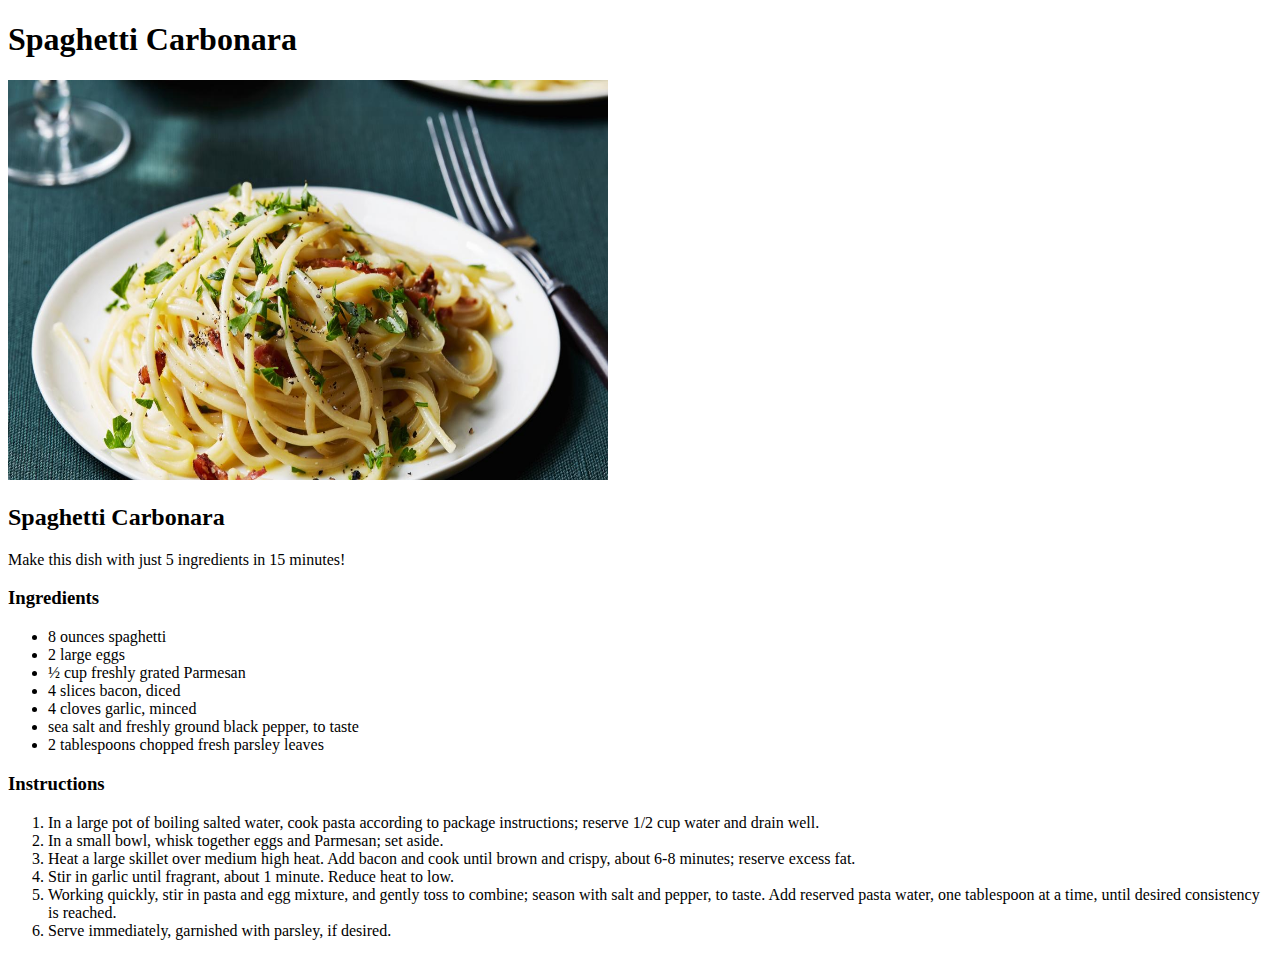
==== pages/carbonara.html @ 72b0460b "Add image and carbonara subpage" ====
<!DOCTYPE html>
<html lang="en">
<head>
    <meta charset="UTF-8">
    <meta http-equiv="X-UA-Compatible" content="IE=edge">
    <meta name="viewport" content="width=device-width, initial-scale=1.0">
    <title>Spaghetti Carbonara</title>
</head>
<body>
    <h1>Spaghetti Carbonara</h1>
    <img src="../images/carbonara.jpeg" alt="Carbonara" style="width:600px;height:400px;">
    <br>
    <h2>Spaghetti Carbonara</h2>
    <p>Make this dish with just 5 ingredients in 15 minutes!</p>
    
    <h3>Ingredients</h3>
    
    <ul>
        <li>8 ounces spaghetti</li>
        <li>2 large eggs</li>
        <li>½ cup freshly grated Parmesan</li>
        <li>4 slices bacon, diced</li>
        <li>4 cloves garlic, minced</li>
        <li>sea salt and freshly ground black pepper, to taste</li>
        <li>2 tablespoons chopped fresh parsley leaves</li>
        </ul>
    
    <h3>Instructions</h3>
    
    <ol>
        <li>In a large pot of boiling salted water, cook pasta according to package instructions; reserve 1/2 cup water and drain well.</li>
        <li>In a small bowl, whisk together eggs and Parmesan; set aside.</li>
        <li>Heat a large skillet over medium high heat. Add bacon and cook until brown and crispy, about 6-8 minutes; reserve excess fat.</li>
        <li>Stir in garlic until fragrant, about 1 minute. Reduce heat to low.</li>
        <li>Working quickly, stir in pasta and egg mixture, and gently toss to combine; season with salt and pepper, to taste. Add reserved pasta water, one tablespoon at a time, until desired consistency is reached.</li>
        <li>Serve immediately, garnished with parsley, if desired.</li>
    </ol>

    
    </ul>
</body>
</html>
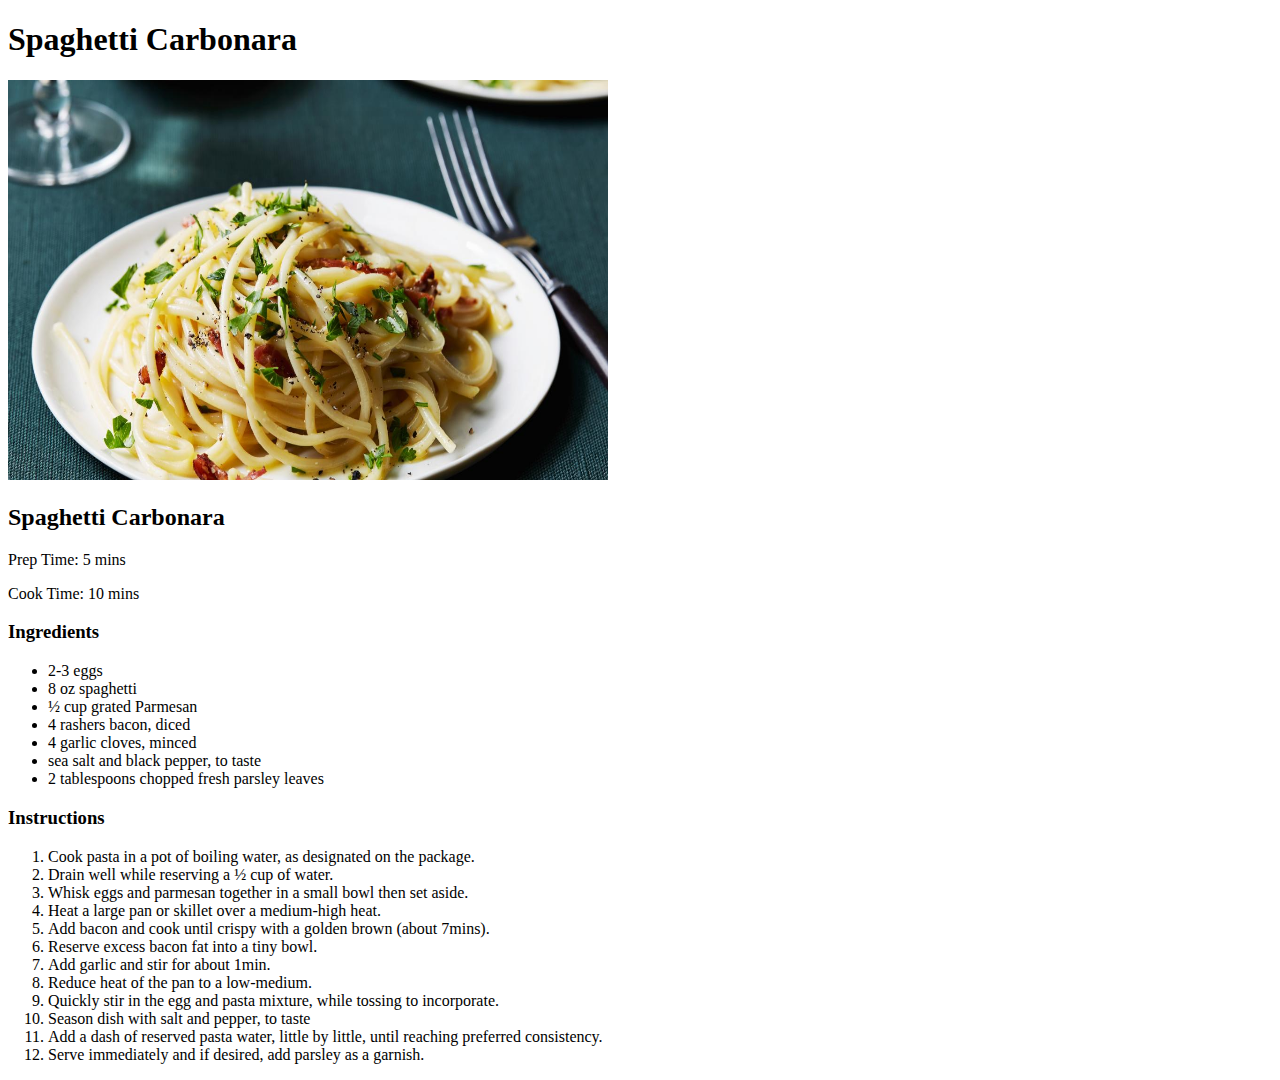
==== commit 99f8cc2b: "Add pages" ====
--- a/pages/carbonara.html
+++ b/pages/carbonara.html
@@ -11,29 +11,36 @@
     <img src="../images/carbonara.jpeg" alt="Carbonara" style="width:600px;height:400px;">
     <br>
     <h2>Spaghetti Carbonara</h2>
-    <p>Make this dish with just 5 ingredients in 15 minutes!</p>
+    <p>Prep Time: 5 mins</p>
+    <p>Cook Time: 10 mins</p>
     
     <h3>Ingredients</h3>
     
     <ul>
-        <li>8 ounces spaghetti</li>
-        <li>2 large eggs</li>
-        <li>½ cup freshly grated Parmesan</li>
-        <li>4 slices bacon, diced</li>
-        <li>4 cloves garlic, minced</li>
-        <li>sea salt and freshly ground black pepper, to taste</li>
+        <li>2-3 eggs</li>
+        <li>8 oz spaghetti</li>
+        <li>½ cup grated Parmesan</li>
+        <li>4 rashers bacon, diced</li>
+        <li>4 garlic cloves, minced</li>
+        <li>sea salt and black pepper, to taste</li>
         <li>2 tablespoons chopped fresh parsley leaves</li>
         </ul>
     
     <h3>Instructions</h3>
     
     <ol>
-        <li>In a large pot of boiling salted water, cook pasta according to package instructions; reserve 1/2 cup water and drain well.</li>
-        <li>In a small bowl, whisk together eggs and Parmesan; set aside.</li>
-        <li>Heat a large skillet over medium high heat. Add bacon and cook until brown and crispy, about 6-8 minutes; reserve excess fat.</li>
-        <li>Stir in garlic until fragrant, about 1 minute. Reduce heat to low.</li>
-        <li>Working quickly, stir in pasta and egg mixture, and gently toss to combine; season with salt and pepper, to taste. Add reserved pasta water, one tablespoon at a time, until desired consistency is reached.</li>
-        <li>Serve immediately, garnished with parsley, if desired.</li>
+        <li>Cook pasta in a pot of boiling water, as designated on the package.</li>
+        <li>Drain well while reserving a ½ cup of water.</li>
+        <li>Whisk eggs and parmesan together in a small bowl then set aside.</li>
+        <li>Heat a large pan or skillet over a medium-high heat.</li>
+        <li>Add bacon and cook until crispy with a golden brown (about 7mins).</li>
+        <li>Reserve excess bacon fat into a tiny bowl.</li>
+        <li>Add garlic and stir for about 1min.</li>
+        <li>Reduce heat of the pan to a low-medium.</li>
+        <li>Quickly stir in the egg and pasta mixture, while tossing to incorporate.</li>
+        <li>Season dish with salt and pepper, to taste</li>
+        <li>Add a dash of reserved pasta water, little by little, until reaching preferred consistency.</li>
+        <li>Serve immediately and if desired, add parsley as a garnish.</li>
     </ol>
 
     
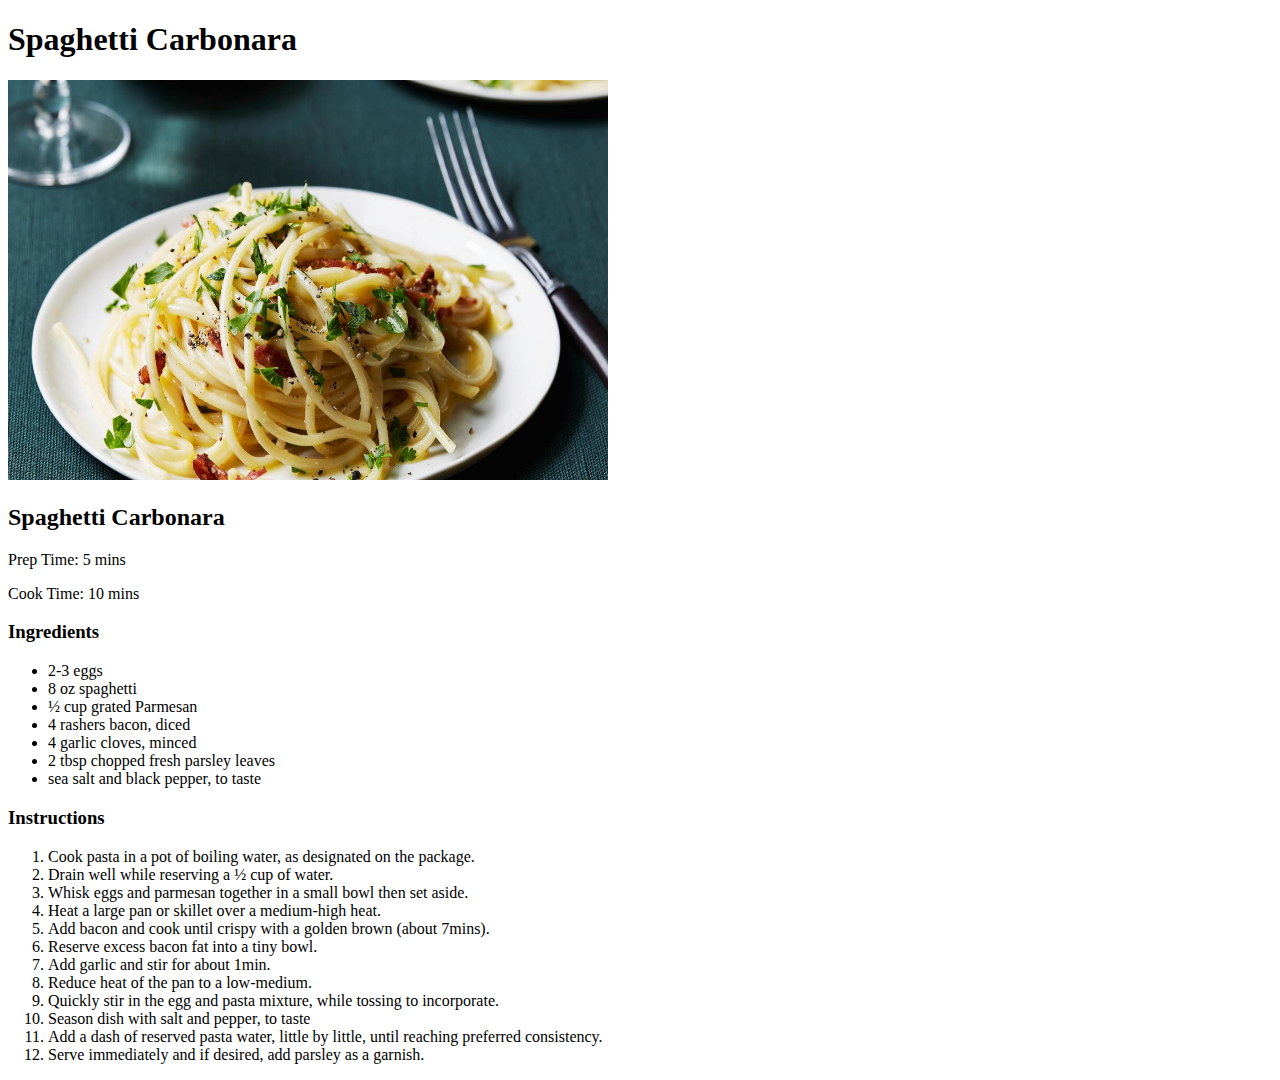
==== commit 30b79873: "Add pages / Fix typos" ====
--- a/pages/carbonara.html
+++ b/pages/carbonara.html
@@ -22,8 +22,8 @@
         <li>½ cup grated Parmesan</li>
         <li>4 rashers bacon, diced</li>
         <li>4 garlic cloves, minced</li>
+        <li>2 tbsp chopped fresh parsley leaves</li>
         <li>sea salt and black pepper, to taste</li>
-        <li>2 tablespoons chopped fresh parsley leaves</li>
         </ul>
     
     <h3>Instructions</h3>
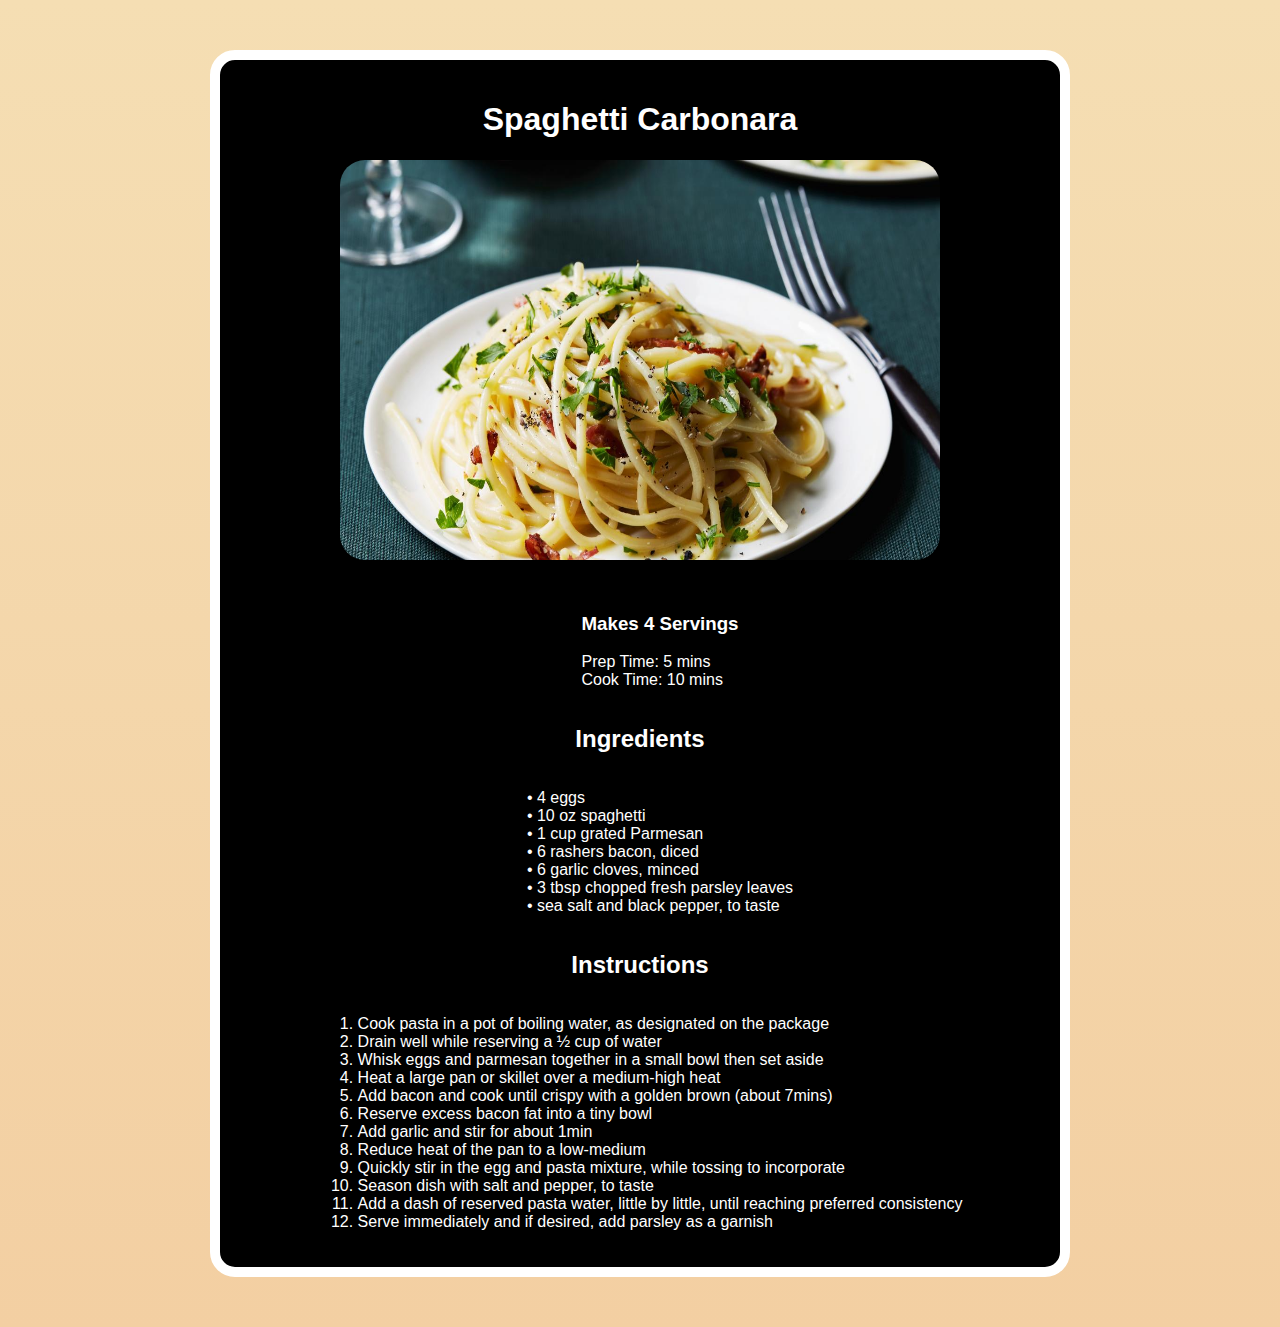
==== commit 2970245d: "Add edits" ====
--- a/pages/carbonara.html
+++ b/pages/carbonara.html
@@ -5,42 +5,47 @@
     <meta http-equiv="X-UA-Compatible" content="IE=edge">
     <meta name="viewport" content="width=device-width, initial-scale=1.0">
     <title>Spaghetti Carbonara</title>
+    <link rel="stylesheet" type="text/css" href="../stylesheet.css"> <!-- CSS -->
 </head>
+
 <body>
+    <div class="panel"> <!-- CSS -->
     <h1>Spaghetti Carbonara</h1>
     <img src="../images/carbonara.jpeg" alt="Carbonara" style="width:600px;height:400px;">
     <br>
-    <h2>Spaghetti Carbonara</h2>
-    <p>Prep Time: 5 mins</p>
-    <p>Cook Time: 10 mins</p>
-    
-    <h3>Ingredients</h3>
+    <ul>
+        <li><h3>Makes 4 Servings</h3></li>
+        <li>Prep Time: 5 mins</li>
+        <li>Cook Time: 10 mins</li>
+    </ul>
+
+    <h2>Ingredients</h2>
     
     <ul>
-        <li>2-3 eggs</li>
-        <li>8 oz spaghetti</li>
-        <li>½ cup grated Parmesan</li>
-        <li>4 rashers bacon, diced</li>
-        <li>4 garlic cloves, minced</li>
-        <li>2 tbsp chopped fresh parsley leaves</li>
-        <li>sea salt and black pepper, to taste</li>
-        </ul>
+        <li>&bull; 4 eggs</li>
+        <li>&bull; 10 oz spaghetti</li>
+        <li>&bull; 1 cup grated Parmesan</li>
+        <li>&bull; 6 rashers bacon, diced</li>
+        <li>&bull; 6 garlic cloves, minced</li>
+        <li>&bull; 3 tbsp chopped fresh parsley leaves</li>
+        <li>&bull; sea salt and black pepper, to taste</li>
+    </ul>
     
-    <h3>Instructions</h3>
+    <h2>Instructions</h2>
     
     <ol>
-        <li>Cook pasta in a pot of boiling water, as designated on the package.</li>
-        <li>Drain well while reserving a ½ cup of water.</li>
-        <li>Whisk eggs and parmesan together in a small bowl then set aside.</li>
-        <li>Heat a large pan or skillet over a medium-high heat.</li>
-        <li>Add bacon and cook until crispy with a golden brown (about 7mins).</li>
-        <li>Reserve excess bacon fat into a tiny bowl.</li>
-        <li>Add garlic and stir for about 1min.</li>
-        <li>Reduce heat of the pan to a low-medium.</li>
-        <li>Quickly stir in the egg and pasta mixture, while tossing to incorporate.</li>
+        <li>Cook pasta in a pot of boiling water, as designated on the package</li>
+        <li>Drain well while reserving a ½ cup of water</li>
+        <li>Whisk eggs and parmesan together in a small bowl then set aside</li>
+        <li>Heat a large pan or skillet over a medium-high heat</li>
+        <li>Add bacon and cook until crispy with a golden brown (about 7mins)</li>
+        <li>Reserve excess bacon fat into a tiny bowl</li>
+        <li>Add garlic and stir for about 1min</li>
+        <li>Reduce heat of the pan to a low-medium</li>
+        <li>Quickly stir in the egg and pasta mixture, while tossing to incorporate</li>
         <li>Season dish with salt and pepper, to taste</li>
-        <li>Add a dash of reserved pasta water, little by little, until reaching preferred consistency.</li>
-        <li>Serve immediately and if desired, add parsley as a garnish.</li>
+        <li>Add a dash of reserved pasta water, little by little, until reaching preferred consistency</li>
+        <li>Serve immediately and if desired, add parsley as a garnish</li>
     </ol>
 
     
--- a/stylesheet.css
+++ b/stylesheet.css
@@ -0,0 +1,43 @@
+body {
+    font-family: Verdana, Tahoma, sans-serif;
+    background: linear-gradient(to bottom, #F5DEB3, #F3CFA2);
+    min-height: 100vh; /* Set the minimum height of the body to 100% of the viewport height */
+    margin: 0; /* Remove default margins */
+    padding: 0; /* Remove default padding */
+  }
+
+  img {
+    border-radius: 25px; /* Add a 25px border radius to create curved edges */
+  }
+
+  .panel {
+    border: 10px solid white; /* 20px white border around the panel */
+    margin: 50px auto; /* Center the panel horizontally */
+    max-width: 800px; /* Set a maximum width for the panel */
+    background-color: #000; /* Black background for the panel */
+    color: #FFF; /* White text for the panel */
+    padding: 20px; /* Add some padding to the panel */
+    border-radius: 25px; /* Add a 25px border radius to create curved edges */
+
+    display: flex; /* Allows for dynamic resizing and positioning of child elements */
+    flex-direction: column; /* Arranges child elements in a vertical column */
+    justify-content: center; /* Cemters child elements within panel vertically */
+    align-items: center; /* Centers chuild elements within panel horizontally */
+  }
+
+  /* Apply the class to the list items within the panel */
+  .panel ul li {
+    list-style: none; /* Remove default bullet points */
+  }
+  
+  .panel ul li a {
+    text-decoration: none; /* Remove underline from links */
+    color: #ffffff; /* Set the link color to white */
+  }
+  
+  .panel ul li a:hover {
+    text-decoration: underline; /* Add underline to links on hover */
+  }
+
+  
+  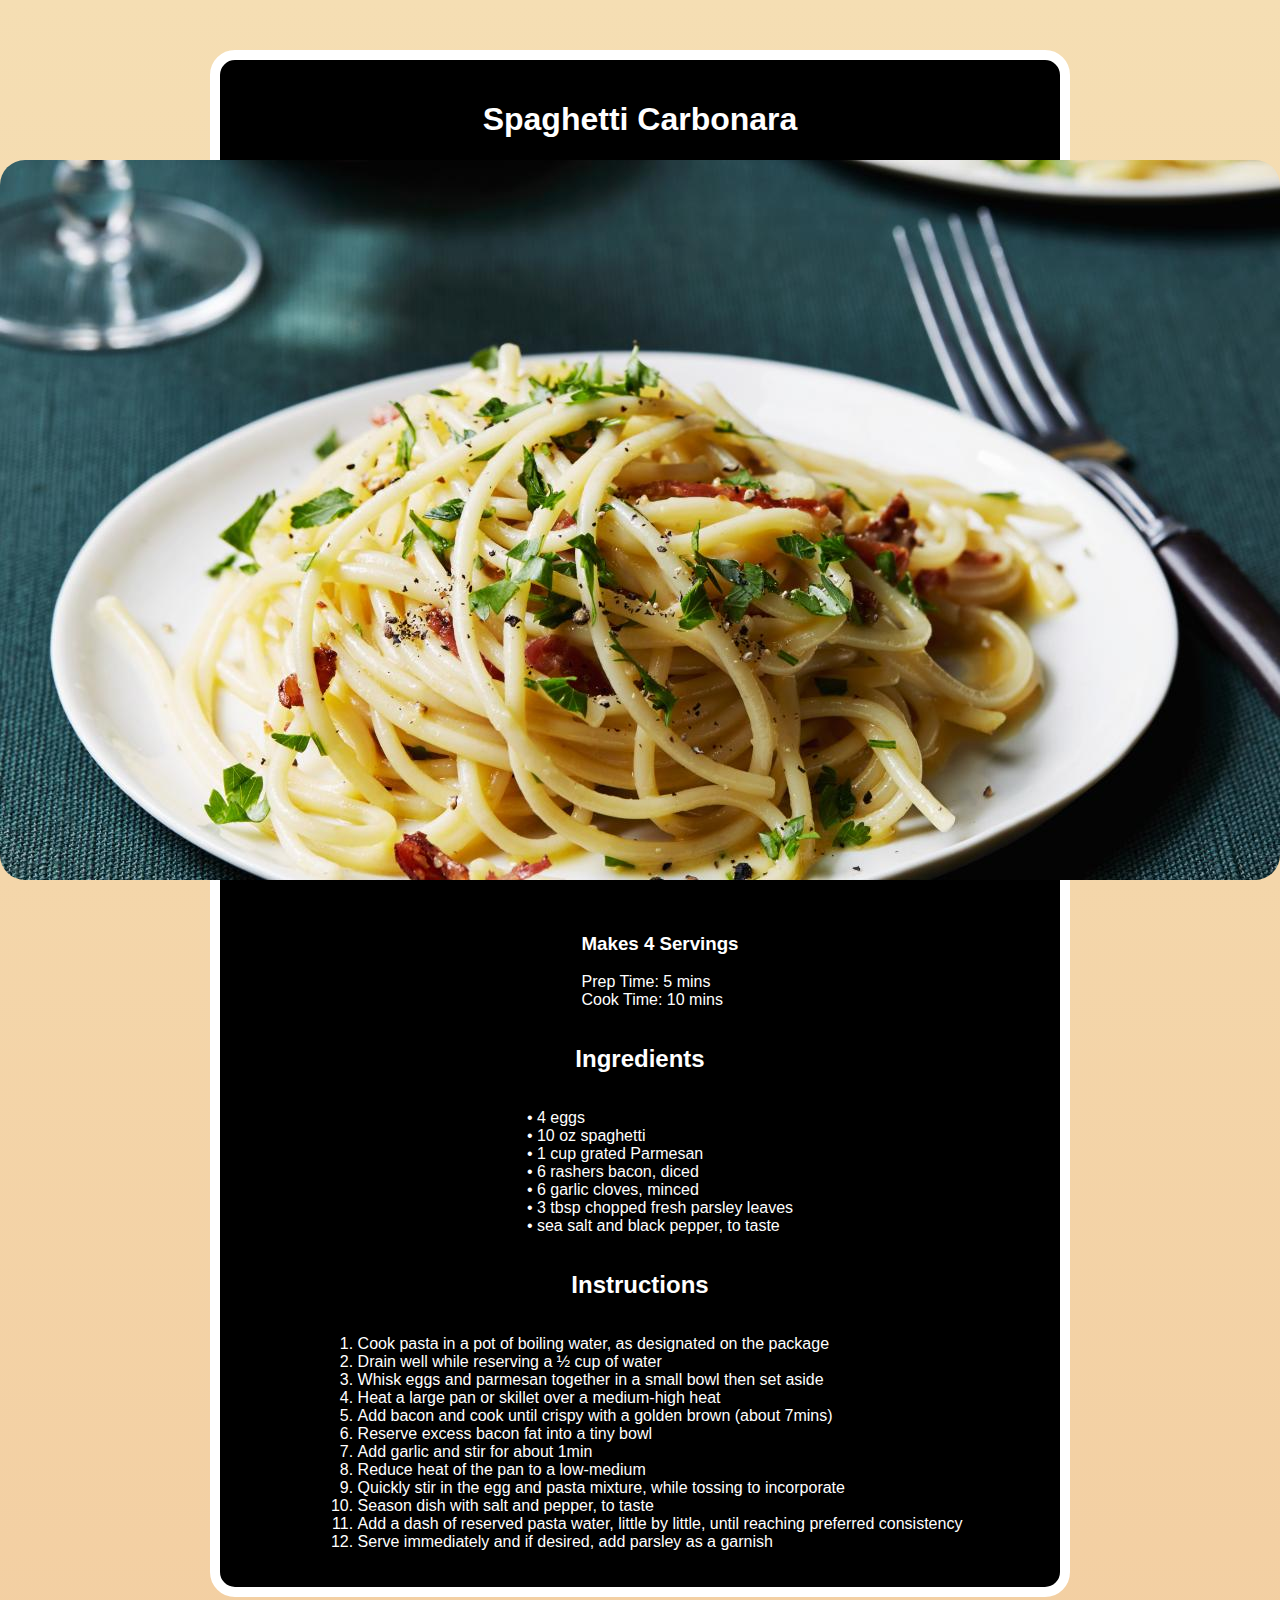
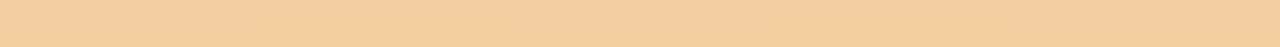
==== commit c00540de: "Add edits" ====
--- a/pages/carbonara.html
+++ b/pages/carbonara.html
@@ -11,7 +11,7 @@
 <body>
     <div class="panel"> <!-- CSS -->
     <h1>Spaghetti Carbonara</h1>
-    <img src="../images/carbonara.jpeg" alt="Carbonara" style="width:600px;height:400px;">
+    <img src="../images/carbonara.jpeg" alt="Carbonara">
     <br>
     <ul>
         <li><h3>Makes 4 Servings</h3></li>
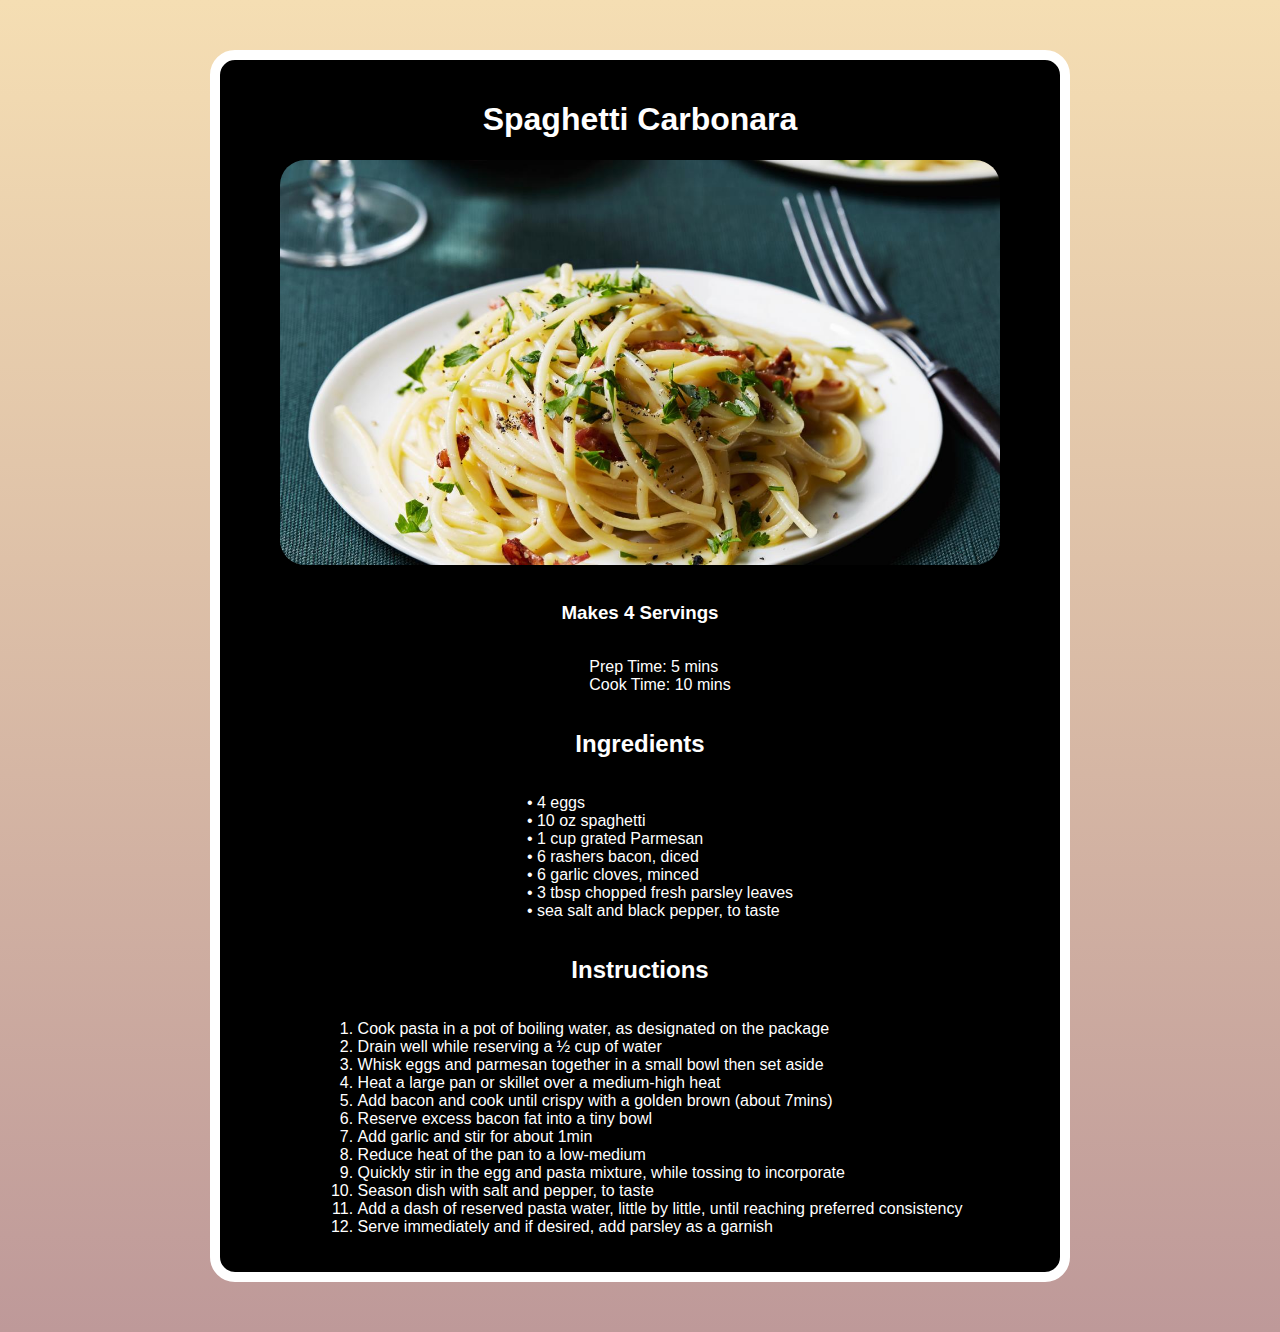
==== commit 700bfc5d: "Format" ====
--- a/pages/carbonara.html
+++ b/pages/carbonara.html
@@ -13,8 +13,10 @@
     <h1>Spaghetti Carbonara</h1>
     <img src="../images/carbonara.jpeg" alt="Carbonara">
     <br>
+
+    <h3>Makes 4 Servings</h3>
+    
     <ul>
-        <li><h3>Makes 4 Servings</h3></li>
         <li>Prep Time: 5 mins</li>
         <li>Cook Time: 10 mins</li>
     </ul>
--- a/stylesheet.css
+++ b/stylesheet.css
@@ -1,12 +1,14 @@
 body {
-    font-family: Verdana, Tahoma, sans-serif;
-    background: linear-gradient(to bottom, #F5DEB3, #F3CFA2);
-    min-height: 100vh; /* Set the minimum height of the body to 100% of the viewport height */
-    margin: 0; /* Remove default margins */
+    font-family: Verdana, Tahoma, sans-serif; /* Add fonts w backups */
+    background: linear-gradient(to bottom, #F5DEB3, #BE9999); /* Add transitional gradient */
+    min-height: 100vh; /* Set the minimum height of the Dody to 100% of the viewport height */
+    margin: 16px; /* Add some margins */
     padding: 0; /* Remove default padding */
   }
 
   img {
+    max-inline-size: 90%; /* Scales image with screen size responsively */
+    Dlock-size: auto; /* Keeps ratio of image consistent*/
     border-radius: 25px; /* Add a 25px border radius to create curved edges */
   }
 
